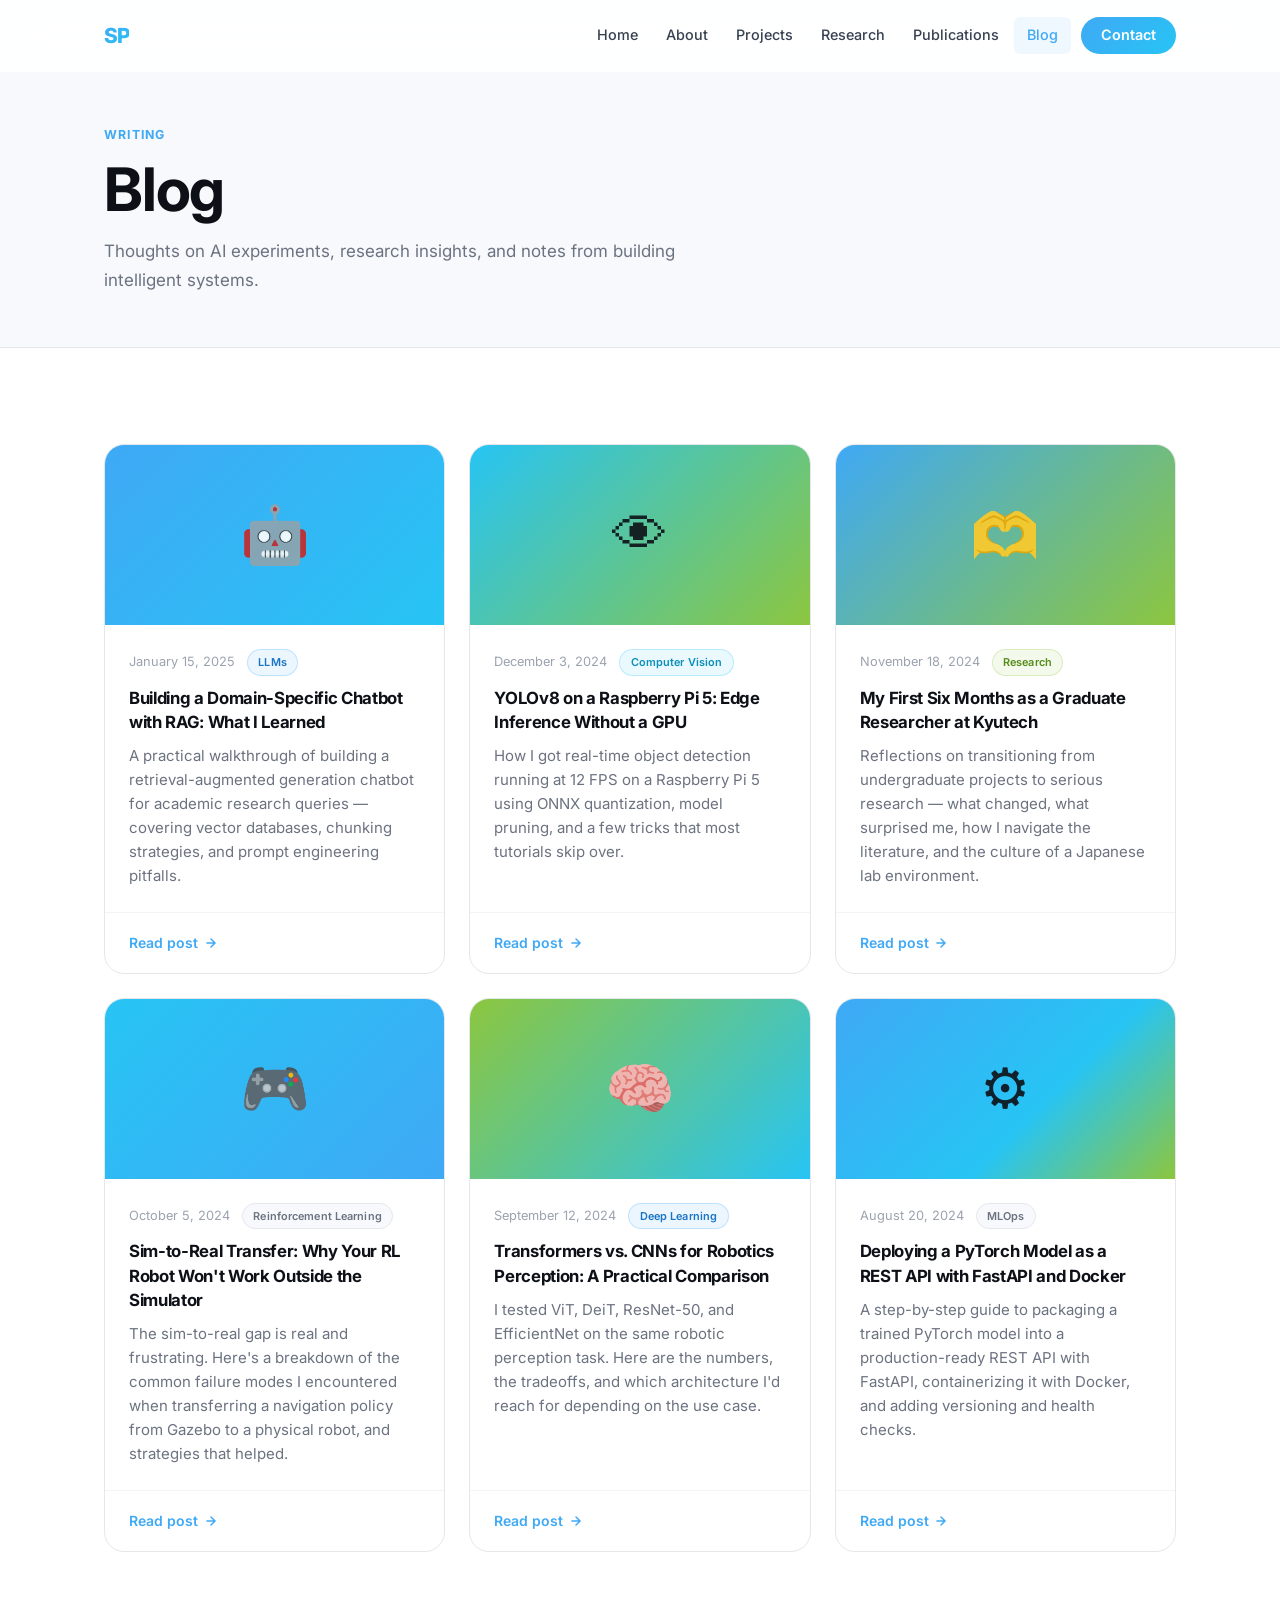
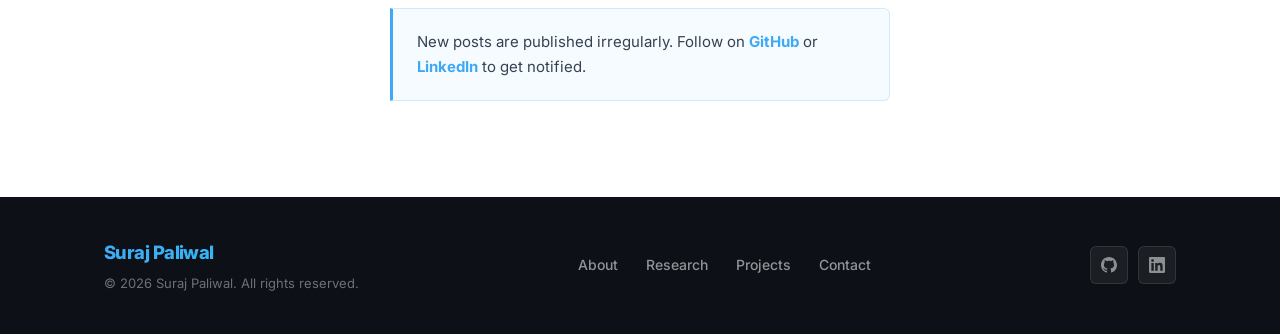
==== blog.html @ 33ca9af2 "Initial portfolio website" ====
<!DOCTYPE html>
<html lang="en">
<head>
  <meta charset="UTF-8">
  <meta name="viewport" content="width=device-width, initial-scale=1.0">
  <title>Blog — Suraj Paliwal</title>
  <meta name="description" content="Blog by Suraj Paliwal — AI experiments, research insights, and project development notes.">
  <link rel="preconnect" href="https://fonts.googleapis.com">
  <link rel="preconnect" href="https://fonts.gstatic.com" crossorigin>
  <link href="https://fonts.googleapis.com/css2?family=Inter:wght@300;400;500;600;700;800&display=swap" rel="stylesheet">
  <link rel="stylesheet" href="css/style.css">
</head>
<body>

<header class="nav" id="nav">
  <div class="container nav-container">
    <a href="index.html" class="nav-logo">SP</a>
    <nav role="navigation" aria-label="Main navigation">
      <ul class="nav-links" id="nav-links">
        <li><a href="index.html">Home</a></li>
        <li><a href="about.html">About</a></li>
        <li><a href="projects.html">Projects</a></li>
        <li><a href="research.html">Research</a></li>
        <li><a href="publications.html">Publications</a></li>
        <li><a href="blog.html">Blog</a></li>
        <li><a href="contact.html" class="nav-cta">Contact</a></li>
      </ul>
      <button class="hamburger" id="hamburger" aria-label="Toggle menu" aria-expanded="false">
        <span></span><span></span><span></span>
      </button>
    </nav>
  </div>
</header>

<main>
  <section class="page-hero">
    <div class="container">
      <span class="page-hero-label">Writing</span>
      <h1>Blog</h1>
      <p>Thoughts on AI experiments, research insights, and notes from building intelligent systems.</p>
    </div>
  </section>

  <section class="section">
    <div class="container">

      <div class="blog-grid">

        <!-- Post 1 -->
        <article class="blog-card fade-in delay-1">
          <div class="blog-card-cover" style="background: linear-gradient(135deg, #3FA9F5 0%, #27C4F4 100%);">
            <span class="blog-cover-icon">&#129302;</span>
          </div>
          <div class="blog-card-body">
            <div class="blog-meta">
              <span>January 15, 2025</span>
              <span class="tag tag-blue">LLMs</span>
            </div>
            <h3>Building a Domain-Specific Chatbot with RAG: What I Learned</h3>
            <p>A practical walkthrough of building a retrieval-augmented generation chatbot for academic research queries — covering vector databases, chunking strategies, and prompt engineering pitfalls.</p>
          </div>
          <div class="blog-card-footer">
            <a href="#" class="read-more">
              Read post
              <svg xmlns="http://www.w3.org/2000/svg" viewBox="0 0 24 24" fill="none" stroke="currentColor" stroke-width="2.5" stroke-linecap="round" stroke-linejoin="round"><path d="M5 12h14m-7-7 7 7-7 7"/></svg>
            </a>
          </div>
        </article>

        <!-- Post 2 -->
        <article class="blog-card fade-in delay-2">
          <div class="blog-card-cover" style="background: linear-gradient(135deg, #27C4F4 0%, #8CC63F 100%);">
            <span class="blog-cover-icon">&#128065;</span>
          </div>
          <div class="blog-card-body">
            <div class="blog-meta">
              <span>December 3, 2024</span>
              <span class="tag tag-cyan">Computer Vision</span>
            </div>
            <h3>YOLOv8 on a Raspberry Pi 5: Edge Inference Without a GPU</h3>
            <p>How I got real-time object detection running at 12 FPS on a Raspberry Pi 5 using ONNX quantization, model pruning, and a few tricks that most tutorials skip over.</p>
          </div>
          <div class="blog-card-footer">
            <a href="#" class="read-more">
              Read post
              <svg xmlns="http://www.w3.org/2000/svg" viewBox="0 0 24 24" fill="none" stroke="currentColor" stroke-width="2.5" stroke-linecap="round" stroke-linejoin="round"><path d="M5 12h14m-7-7 7 7-7 7"/></svg>
            </a>
          </div>
        </article>

        <!-- Post 3 -->
        <article class="blog-card fade-in delay-3">
          <div class="blog-card-cover" style="background: linear-gradient(135deg, #3FA9F5 0%, #8CC63F 100%);">
            <span class="blog-cover-icon">&#129782;</span>
          </div>
          <div class="blog-card-body">
            <div class="blog-meta">
              <span>November 18, 2024</span>
              <span class="tag tag-green">Research</span>
            </div>
            <h3>My First Six Months as a Graduate Researcher at Kyutech</h3>
            <p>Reflections on transitioning from undergraduate projects to serious research — what changed, what surprised me, how I navigate the literature, and the culture of a Japanese lab environment.</p>
          </div>
          <div class="blog-card-footer">
            <a href="#" class="read-more">
              Read post
              <svg xmlns="http://www.w3.org/2000/svg" viewBox="0 0 24 24" fill="none" stroke="currentColor" stroke-width="2.5" stroke-linecap="round" stroke-linejoin="round"><path d="M5 12h14m-7-7 7 7-7 7"/></svg>
            </a>
          </div>
        </article>

        <!-- Post 4 -->
        <article class="blog-card fade-in delay-1">
          <div class="blog-card-cover" style="background: linear-gradient(135deg, #27C4F4 0%, #3FA9F5 100%);">
            <span class="blog-cover-icon">&#127918;</span>
          </div>
          <div class="blog-card-body">
            <div class="blog-meta">
              <span>October 5, 2024</span>
              <span class="tag">Reinforcement Learning</span>
            </div>
            <h3>Sim-to-Real Transfer: Why Your RL Robot Won't Work Outside the Simulator</h3>
            <p>The sim-to-real gap is real and frustrating. Here's a breakdown of the common failure modes I encountered when transferring a navigation policy from Gazebo to a physical robot, and strategies that helped.</p>
          </div>
          <div class="blog-card-footer">
            <a href="#" class="read-more">
              Read post
              <svg xmlns="http://www.w3.org/2000/svg" viewBox="0 0 24 24" fill="none" stroke="currentColor" stroke-width="2.5" stroke-linecap="round" stroke-linejoin="round"><path d="M5 12h14m-7-7 7 7-7 7"/></svg>
            </a>
          </div>
        </article>

        <!-- Post 5 -->
        <article class="blog-card fade-in delay-2">
          <div class="blog-card-cover" style="background: linear-gradient(135deg, #8CC63F 0%, #27C4F4 100%);">
            <span class="blog-cover-icon">&#129504;</span>
          </div>
          <div class="blog-card-body">
            <div class="blog-meta">
              <span>September 12, 2024</span>
              <span class="tag tag-blue">Deep Learning</span>
            </div>
            <h3>Transformers vs. CNNs for Robotics Perception: A Practical Comparison</h3>
            <p>I tested ViT, DeiT, ResNet-50, and EfficientNet on the same robotic perception task. Here are the numbers, the tradeoffs, and which architecture I'd reach for depending on the use case.</p>
          </div>
          <div class="blog-card-footer">
            <a href="#" class="read-more">
              Read post
              <svg xmlns="http://www.w3.org/2000/svg" viewBox="0 0 24 24" fill="none" stroke="currentColor" stroke-width="2.5" stroke-linecap="round" stroke-linejoin="round"><path d="M5 12h14m-7-7 7 7-7 7"/></svg>
            </a>
          </div>
        </article>

        <!-- Post 6 -->
        <article class="blog-card fade-in delay-3">
          <div class="blog-card-cover" style="background: linear-gradient(135deg, #3FA9F5 0%, #27C4F4 60%, #8CC63F 100%);">
            <span class="blog-cover-icon">&#9881;</span>
          </div>
          <div class="blog-card-body">
            <div class="blog-meta">
              <span>August 20, 2024</span>
              <span class="tag">MLOps</span>
            </div>
            <h3>Deploying a PyTorch Model as a REST API with FastAPI and Docker</h3>
            <p>A step-by-step guide to packaging a trained PyTorch model into a production-ready REST API with FastAPI, containerizing it with Docker, and adding versioning and health checks.</p>
          </div>
          <div class="blog-card-footer">
            <a href="#" class="read-more">
              Read post
              <svg xmlns="http://www.w3.org/2000/svg" viewBox="0 0 24 24" fill="none" stroke="currentColor" stroke-width="2.5" stroke-linecap="round" stroke-linejoin="round"><path d="M5 12h14m-7-7 7 7-7 7"/></svg>
            </a>
          </div>
        </article>

      </div>

      <!-- Subscribe / RSS note -->
      <div class="fade-in" style="margin-top:3.5rem;text-align:center;">
        <div class="info-box" style="max-width:500px;margin-inline:auto;text-align:left;">
          New posts are published irregularly. Follow on
          <a href="https://github.com/surajpaliwal" target="_blank" rel="noopener" style="font-weight:700;">GitHub</a> or
          <a href="https://linkedin.com/in/surajpaliwal" target="_blank" rel="noopener" style="font-weight:700;">LinkedIn</a>
          to get notified.
        </div>
      </div>

    </div>
  </section>
</main>

<footer class="footer">
  <div class="container footer-inner">
    <div>
      <span class="footer-brand">Suraj Paliwal</span>
      <p>&copy; <span id="current-year">2025</span> Suraj Paliwal. All rights reserved.</p>
    </div>
    <div class="footer-links">
      <a href="about.html">About</a>
      <a href="research.html">Research</a>
      <a href="projects.html">Projects</a>
      <a href="contact.html">Contact</a>
    </div>
    <div class="footer-socials">
      <a href="https://github.com/surajpaliwal" target="_blank" rel="noopener" class="footer-social-btn" aria-label="GitHub">
        <svg xmlns="http://www.w3.org/2000/svg" viewBox="0 0 24 24" fill="currentColor"><path d="M12 0C5.374 0 0 5.373 0 12c0 5.302 3.438 9.8 8.207 11.387.599.111.793-.261.793-.577v-2.234c-3.338.726-4.033-1.416-4.033-1.416-.546-1.387-1.333-1.756-1.333-1.756-1.089-.745.083-.729.083-.729 1.205.084 1.839 1.237 1.839 1.237 1.07 1.834 2.807 1.304 3.492.997.107-.775.418-1.305.762-1.604-2.665-.305-5.467-1.334-5.467-5.931 0-1.311.469-2.381 1.236-3.221-.124-.303-.535-1.524.117-3.176 0 0 1.008-.322 3.301 1.23A11.509 11.509 0 0 1 12 5.803c1.02.005 2.047.138 3.006.404 2.291-1.552 3.297-1.23 3.297-1.23.653 1.653.242 2.874.118 3.176.77.84 1.235 1.911 1.235 3.221 0 4.609-2.807 5.624-5.479 5.921.43.372.823 1.102.823 2.222v3.293c0 .319.192.694.801.576C20.566 21.797 24 17.3 24 12c0-6.627-5.373-12-12-12z"/></svg>
      </a>
      <a href="https://linkedin.com/in/surajpaliwal" target="_blank" rel="noopener" class="footer-social-btn" aria-label="LinkedIn">
        <svg xmlns="http://www.w3.org/2000/svg" viewBox="0 0 24 24" fill="currentColor"><path d="M20.447 20.452h-3.554v-5.569c0-1.328-.027-3.037-1.852-3.037-1.853 0-2.136 1.445-2.136 2.939v5.667H9.351V9h3.414v1.561h.046c.477-.9 1.637-1.85 3.37-1.85 3.601 0 4.267 2.37 4.267 5.455v6.286zM5.337 7.433a2.062 2.062 0 0 1-2.063-2.065 2.064 2.064 0 1 1 2.063 2.065zm1.782 13.019H3.555V9h3.564v11.452zM22.225 0H1.771C.792 0 0 .774 0 1.729v20.542C0 23.227.792 24 1.771 24h20.451C23.2 24 24 23.227 24 22.271V1.729C24 .774 23.2 0 22.222 0h.003z"/></svg>
      </a>
    </div>
  </div>
</footer>

<script src="js/main.js"></script>
</body>
</html>
---- css/style.css ----
/* ============================================================
   Suraj Paliwal — Portfolio CSS
   AI Engineer & Graduate Researcher
   Kyushu Institute of Technology
   ============================================================ */

/* ============================================================
   1. Custom Properties
   ============================================================ */
:root {
  /* Kyutech Color Palette */
  --blue:   #3FA9F5;
  --cyan:   #27C4F4;
  --green:  #8CC63F;
  --red:    #8B1E1E;

  /* Gradients */
  --grad-primary: linear-gradient(135deg, #3FA9F5 0%, #27C4F4 100%);
  --grad-accent:  linear-gradient(135deg, #27C4F4 0%, #8CC63F 100%);
  --grad-full:    linear-gradient(135deg, #3FA9F5 0%, #27C4F4 55%, #8CC63F 100%);

  /* Typography */
  --font-sans: 'Inter', -apple-system, BlinkMacSystemFont, 'Segoe UI', Helvetica, Arial, sans-serif;
  --font-mono: 'JetBrains Mono', 'Fira Code', 'Courier New', monospace;

  /* Layout */
  --nav-h:    72px;
  --max-w:    1120px;
  --pad-sec:  96px;
  --pad-sec-s: 60px;

  /* Surface Colors */
  --bg:        #FFFFFF;
  --bg-subtle: #F7F9FC;
  --bg-card:   #FFFFFF;
  --bg-code:   #F1F5F9;

  /* Text Colors */
  --tx:       #0D1117;
  --tx-2:     #374151;
  --tx-muted: #6B7280;
  --tx-light: #9CA3AF;
  --tx-link:  #3FA9F5;

  /* Border */
  --border:   #E5E7EB;
  --border-l: #F3F4F6;

  /* Shadows */
  --shadow-xs: 0 1px 2px rgba(0,0,0,0.05);
  --shadow-sm: 0 1px 4px rgba(0,0,0,0.06), 0 2px 8px rgba(0,0,0,0.04);
  --shadow-md: 0 4px 16px rgba(0,0,0,0.08), 0 2px 6px rgba(0,0,0,0.04);
  --shadow-lg: 0 16px 48px rgba(0,0,0,0.10), 0 4px 16px rgba(0,0,0,0.06);

  /* Radius */
  --r-sm:   6px;
  --r-md:   12px;
  --r-lg:   20px;
  --r-full: 9999px;

  /* Transitions */
  --ease:      0.25s cubic-bezier(0.4, 0, 0.2, 1);
  --ease-slow: 0.4s  cubic-bezier(0.4, 0, 0.2, 1);
}

/* ============================================================
   2. Reset & Base
   ============================================================ */
*, *::before, *::after {
  box-sizing: border-box;
  margin: 0;
  padding: 0;
}

html {
  scroll-behavior: smooth;
  -webkit-text-size-adjust: 100%;
}

body {
  font-family: var(--font-sans);
  font-size: 1rem;
  line-height: 1.7;
  color: var(--tx);
  background: var(--bg);
  -webkit-font-smoothing: antialiased;
  -moz-osx-font-smoothing: grayscale;
  overflow-x: hidden;
}

body.menu-open { overflow: hidden; }

img, video { max-width: 100%; height: auto; display: block; }

a {
  color: var(--tx-link);
  text-decoration: none;
  transition: color var(--ease);
}
a:hover { color: var(--cyan); }

ul { list-style: none; }

/* ============================================================
   3. Typography
   ============================================================ */
h1, h2, h3, h4, h5, h6 {
  font-weight: 700;
  line-height: 1.2;
  color: var(--tx);
  letter-spacing: -0.02em;
}

h1 { font-size: clamp(2.25rem, 5vw, 3.75rem); }
h2 { font-size: clamp(1.75rem, 3vw, 2.25rem); }
h3 { font-size: clamp(1.15rem, 2vw, 1.4rem); }
h4 { font-size: 1.05rem; }

p { color: var(--tx-2); max-width: 68ch; }
p + p { margin-top: 1em; }

code, pre {
  font-family: var(--font-mono);
  font-size: 0.875em;
  background: var(--bg-code);
  border-radius: var(--r-sm);
}
code { padding: 0.15em 0.4em; }
pre { padding: 1.25rem; overflow-x: auto; border: 1px solid var(--border); }

/* ============================================================
   4. Layout
   ============================================================ */
.container {
  width: 100%;
  max-width: var(--max-w);
  margin-inline: auto;
  padding-inline: 24px;
}

.section {
  padding-block: var(--pad-sec);
}

.section-alt {
  background: var(--bg-subtle);
}

/* Section Header */
.section-header {
  margin-bottom: 3rem;
}

.section-label {
  display: inline-block;
  font-size: 0.75rem;
  font-weight: 700;
  text-transform: uppercase;
  letter-spacing: 0.1em;
  color: var(--blue);
  margin-bottom: 0.5rem;
}

.section-header h2 {
  position: relative;
  display: inline-block;
  padding-bottom: 0.6rem;
}

.section-header h2::after {
  content: '';
  position: absolute;
  left: 0;
  bottom: 0;
  width: 100%;
  height: 3px;
  background: var(--grad-primary);
  border-radius: var(--r-full);
}

.section-header--center { text-align: center; }
.section-header--center h2::after {
  left: 50%;
  transform: translateX(-50%);
  width: 56px;
}

.section-header p {
  margin-top: 0.75rem;
  color: var(--tx-muted);
  font-size: 1.0625rem;
}

/* View All Link */
.view-all {
  display: inline-flex;
  align-items: center;
  gap: 0.4rem;
  font-size: 0.9375rem;
  font-weight: 600;
  color: var(--blue);
  margin-top: 2.5rem;
  transition: gap var(--ease), color var(--ease);
}
.view-all:hover { gap: 0.7rem; color: var(--cyan); }
.view-all svg { width: 16px; height: 16px; }

/* ============================================================
   5. Navigation
   ============================================================ */
.nav {
  position: fixed;
  top: 0;
  left: 0;
  right: 0;
  z-index: 1000;
  height: var(--nav-h);
  background: rgba(255,255,255,0.88);
  backdrop-filter: blur(20px);
  -webkit-backdrop-filter: blur(20px);
  border-bottom: 1px solid transparent;
  transition: border-color var(--ease), box-shadow var(--ease);
}

.nav.scrolled {
  border-bottom-color: var(--border);
  box-shadow: var(--shadow-sm);
}

.nav-container {
  display: flex;
  align-items: center;
  justify-content: space-between;
  height: 100%;
}

.nav-logo {
  font-weight: 800;
  font-size: 1.3rem;
  letter-spacing: -0.04em;
  background: var(--grad-primary);
  -webkit-background-clip: text;
  -webkit-text-fill-color: transparent;
  background-clip: text;
}

.nav-right {
  display: flex;
  align-items: center;
  gap: 0.25rem;
}

.nav-links {
  display: flex;
  align-items: center;
  gap: 0.15rem;
}

.nav-links a {
  display: block;
  padding: 0.4rem 0.8rem;
  font-size: 0.9rem;
  font-weight: 500;
  color: var(--tx-2);
  border-radius: var(--r-sm);
  transition: color var(--ease), background var(--ease);
}

.nav-links a:hover,
.nav-links a.active {
  color: var(--blue);
  background: rgba(63,169,245,0.08);
}

.nav-cta {
  background: var(--grad-primary) !important;
  color: white !important;
  border-radius: var(--r-full) !important;
  padding: 0.4rem 1.25rem !important;
  font-weight: 600 !important;
  margin-left: 0.5rem;
  transition: opacity var(--ease), transform var(--ease) !important;
}
.nav-cta:hover {
  opacity: 0.9 !important;
  transform: translateY(-1px) !important;
  color: white !important;
}

/* Hamburger */
.hamburger {
  display: none;
  flex-direction: column;
  gap: 5px;
  background: none;
  border: none;
  cursor: pointer;
  padding: 8px;
  border-radius: var(--r-sm);
  transition: background var(--ease);
}
.hamburger:hover { background: var(--bg-subtle); }
.hamburger span {
  display: block;
  width: 22px;
  height: 2px;
  background: var(--tx);
  border-radius: 2px;
  transition: transform var(--ease), opacity var(--ease);
}
.hamburger.active span:nth-child(1) { transform: translateY(7px) rotate(45deg); }
.hamburger.active span:nth-child(2) { opacity: 0; transform: scaleX(0); }
.hamburger.active span:nth-child(3) { transform: translateY(-7px) rotate(-45deg); }

/* ============================================================
   6. Buttons
   ============================================================ */
.btn {
  display: inline-flex;
  align-items: center;
  gap: 0.5rem;
  padding: 0.65rem 1.5rem;
  font-family: var(--font-sans);
  font-size: 0.9375rem;
  font-weight: 600;
  border-radius: var(--r-full);
  border: 2px solid transparent;
  cursor: pointer;
  transition: transform var(--ease), opacity var(--ease), box-shadow var(--ease), background var(--ease);
  text-decoration: none;
  white-space: nowrap;
  line-height: 1.2;
}
.btn:hover { transform: translateY(-2px); text-decoration: none; }
.btn svg { width: 16px; height: 16px; flex-shrink: 0; }

.btn-primary {
  background: var(--grad-primary);
  color: white;
  box-shadow: 0 4px 20px rgba(63,169,245,0.3);
}
.btn-primary:hover { color: white; box-shadow: 0 8px 28px rgba(63,169,245,0.4); }

.btn-outline {
  background: transparent;
  border-color: var(--border);
  color: var(--tx-2);
}
.btn-outline:hover { border-color: var(--blue); color: var(--blue); }

.btn-ghost {
  background: transparent;
  color: var(--tx-muted);
}
.btn-ghost:hover { color: var(--tx); background: var(--bg-subtle); }

.btn-sm { padding: 0.4rem 1rem; font-size: 0.875rem; }

/* ============================================================
   7. Hero Section
   ============================================================ */
.hero {
  padding-top: calc(var(--nav-h) + 72px);
  padding-bottom: 100px;
  background: var(--bg);
  position: relative;
  overflow: hidden;
  min-height: 100vh;
  display: flex;
  align-items: center;
}

/* Decorative background blobs */
.hero::before {
  content: '';
  position: absolute;
  top: -20%;
  right: -5%;
  width: 700px;
  height: 700px;
  background: radial-gradient(circle, rgba(63,169,245,0.07) 0%, transparent 65%);
  pointer-events: none;
}
.hero::after {
  content: '';
  position: absolute;
  bottom: -10%;
  left: -5%;
  width: 500px;
  height: 500px;
  background: radial-gradient(circle, rgba(140,198,63,0.06) 0%, transparent 65%);
  pointer-events: none;
}

.hero-inner {
  display: grid;
  grid-template-columns: 1fr 360px;
  gap: 4rem;
  align-items: center;
  position: relative;
  z-index: 1;
  width: 100%;
}

.hero-badge {
  display: inline-flex;
  align-items: center;
  gap: 0.5rem;
  padding: 0.375rem 1rem;
  background: rgba(63,169,245,0.08);
  border: 1px solid rgba(63,169,245,0.2);
  border-radius: var(--r-full);
  font-size: 0.8rem;
  font-weight: 600;
  color: var(--blue);
  margin-bottom: 1.25rem;
  letter-spacing: 0.01em;
}
.hero-badge-dot {
  width: 7px;
  height: 7px;
  background: var(--green);
  border-radius: 50%;
  animation: blink 2.5s ease-in-out infinite;
}

.hero-name {
  font-size: clamp(2.8rem, 6vw, 4.5rem);
  font-weight: 800;
  letter-spacing: -0.04em;
  line-height: 1.08;
  background: var(--grad-primary);
  -webkit-background-clip: text;
  -webkit-text-fill-color: transparent;
  background-clip: text;
  margin-bottom: 0.5rem;
}

.hero-title {
  font-size: clamp(1.05rem, 2vw, 1.3rem);
  font-weight: 500;
  color: var(--tx-muted);
  margin-bottom: 1.5rem;
  letter-spacing: -0.01em;
}

.hero-title span {
  color: var(--tx-2);
  font-weight: 600;
}

.hero-bio {
  font-size: 1.0625rem;
  color: var(--tx-2);
  line-height: 1.8;
  max-width: 520px;
  margin-bottom: 2.5rem;
}

.hero-actions {
  display: flex;
  flex-wrap: wrap;
  gap: 0.75rem;
  margin-bottom: 2.5rem;
}

.hero-socials {
  display: flex;
  gap: 0.625rem;
}

.social-btn {
  display: inline-flex;
  align-items: center;
  justify-content: center;
  width: 42px;
  height: 42px;
  border-radius: var(--r-md);
  background: var(--bg-subtle);
  border: 1px solid var(--border);
  color: var(--tx-muted);
  transition: all var(--ease);
}
.social-btn:hover {
  background: var(--blue);
  border-color: var(--blue);
  color: white;
  transform: translateY(-3px);
  box-shadow: 0 8px 24px rgba(63,169,245,0.3);
}
.social-btn svg { width: 18px; height: 18px; }

/* Hero Visual */
.hero-visual {
  display: flex;
  align-items: center;
  justify-content: center;
  position: relative;
}

.avatar-outer {
  position: relative;
  width: 300px;
  height: 300px;
}

.avatar-ring {
  position: absolute;
  inset: -14px;
  border-radius: 50%;
  border: 2px solid rgba(63,169,245,0.35);
  animation: spin 14s linear infinite;
}
.avatar-ring::before {
  content: '';
  position: absolute;
  width: 10px;
  height: 10px;
  background: var(--blue);
  border-radius: 50%;
  top: -5px;
  left: 50%;
  transform: translateX(-50%);
  box-shadow: 0 0 12px rgba(63,169,245,0.6);
}
.avatar-ring-2 {
  inset: -28px;
  border-color: rgba(140,198,63,0.2);
  animation: spin 22s linear infinite reverse;
}
.avatar-ring-2::before {
  background: var(--green);
  box-shadow: 0 0 12px rgba(140,198,63,0.5);
}

.avatar-circle {
  width: 100%;
  height: 100%;
  border-radius: 50%;
  background: var(--grad-primary);
  display: flex;
  align-items: center;
  justify-content: center;
  font-size: 5.5rem;
  font-weight: 800;
  color: white;
  letter-spacing: -0.05em;
  overflow: hidden;
  position: relative;
  z-index: 1;
  box-shadow: var(--shadow-lg), 0 0 0 6px rgba(63,169,245,0.12);
}
.avatar-circle img {
  width: 100%;
  height: 100%;
  object-fit: cover;
  border-radius: 50%;
}

/* Background glow behind avatar */
.hero-glow {
  position: absolute;
  border-radius: 50%;
  filter: blur(50px);
  z-index: 0;
}
.hero-glow-1 {
  width: 360px;
  height: 360px;
  background: rgba(63,169,245,0.12);
  top: -30px;
  left: -30px;
}
.hero-glow-2 {
  width: 240px;
  height: 240px;
  background: rgba(140,198,63,0.1);
  bottom: -20px;
  right: -20px;
}

/* ============================================================
   8. Tags / Badges
   ============================================================ */
.tag {
  display: inline-flex;
  align-items: center;
  padding: 0.2rem 0.65rem;
  font-size: 0.73rem;
  font-weight: 600;
  border-radius: var(--r-full);
  border: 1px solid var(--border);
  background: var(--bg-subtle);
  color: var(--tx-muted);
  white-space: nowrap;
  letter-spacing: 0.01em;
}
.tag-blue  { background: rgba(63,169,245,0.1);  border-color: rgba(63,169,245,0.25);  color: #1a74c4; }
.tag-green { background: rgba(140,198,63,0.1);  border-color: rgba(140,198,63,0.25);  color: #558c1a; }
.tag-cyan  { background: rgba(39,196,244,0.1);  border-color: rgba(39,196,244,0.25);  color: #0b8eb8; }
.tag-gray  { background: var(--bg-subtle);      border-color: var(--border);          color: var(--tx-muted); }

.tags { display: flex; flex-wrap: wrap; gap: 0.375rem; }

/* ============================================================
   9. Project Cards
   ============================================================ */
.projects-grid {
  display: grid;
  grid-template-columns: repeat(auto-fill, minmax(300px, 1fr));
  gap: 1.5rem;
}

.project-card {
  background: var(--bg-card);
  border-radius: var(--r-lg);
  border: 1px solid var(--border);
  padding: 1.75rem;
  transition: transform var(--ease), box-shadow var(--ease), border-color var(--ease);
  display: flex;
  flex-direction: column;
  gap: 0.875rem;
  position: relative;
  overflow: hidden;
}

.project-card::before {
  content: '';
  position: absolute;
  top: 0; left: 0; right: 0;
  height: 3px;
  background: var(--grad-primary);
  opacity: 0;
  transition: opacity var(--ease);
}

.project-card:hover {
  transform: translateY(-5px);
  box-shadow: var(--shadow-lg);
  border-color: rgba(63,169,245,0.2);
}
.project-card:hover::before { opacity: 1; }

.project-icon {
  width: 50px;
  height: 50px;
  border-radius: var(--r-md);
  background: var(--grad-primary);
  display: flex;
  align-items: center;
  justify-content: center;
  font-size: 1.5rem;
  flex-shrink: 0;
}

.project-card h3 {
  font-size: 1.1rem;
  font-weight: 700;
  color: var(--tx);
}

.project-card > p {
  font-size: 0.9375rem;
  color: var(--tx-muted);
  line-height: 1.65;
  flex-grow: 1;
  max-width: none;
}

.project-links {
  display: flex;
  gap: 0.75rem;
  margin-top: auto;
  padding-top: 1.125rem;
  border-top: 1px solid var(--border-l);
}

.project-link {
  font-size: 0.875rem;
  font-weight: 600;
  color: var(--tx-muted);
  display: inline-flex;
  align-items: center;
  gap: 0.3rem;
  transition: color var(--ease);
}
.project-link:hover { color: var(--blue); }
.project-link svg { width: 14px; height: 14px; }

/* ============================================================
   10. Research Interests Grid
   ============================================================ */
.interests-grid {
  display: grid;
  grid-template-columns: repeat(auto-fill, minmax(180px, 1fr));
  gap: 1rem;
}

.interest-card {
  background: var(--bg-card);
  border: 1px solid var(--border);
  border-radius: var(--r-md);
  padding: 1.25rem 1rem;
  text-align: center;
  transition: all var(--ease);
}
.interest-card:hover {
  border-color: var(--blue);
  transform: translateY(-3px);
  box-shadow: var(--shadow-sm);
}
.interest-icon { font-size: 2rem; display: block; margin-bottom: 0.5rem; }
.interest-card h4 { font-size: 0.9rem; font-weight: 600; color: var(--tx); }

/* Timeline */
.timeline {
  position: relative;
  padding-left: 2rem;
}
.timeline::before {
  content: '';
  position: absolute;
  left: 0; top: 10px; bottom: 0;
  width: 2px;
  background: var(--grad-primary);
  border-radius: var(--r-full);
}

.timeline-item {
  position: relative;
  padding-bottom: 2.5rem;
}
.timeline-item:last-child { padding-bottom: 0; }

.timeline-item::before {
  content: '';
  position: absolute;
  left: -2.45rem;
  top: 8px;
  width: 13px;
  height: 13px;
  border-radius: 50%;
  background: var(--grad-primary);
  border: 3px solid var(--bg);
  box-shadow: 0 0 0 2px var(--blue);
}

.timeline-date {
  font-size: 0.775rem;
  font-weight: 700;
  color: var(--blue);
  text-transform: uppercase;
  letter-spacing: 0.06em;
  margin-bottom: 0.3rem;
}
.timeline-title {
  font-size: 1.0625rem;
  font-weight: 700;
  color: var(--tx);
  margin-bottom: 0.3rem;
}
.timeline-sub {
  font-size: 0.875rem;
  font-weight: 600;
  color: var(--tx-muted);
  margin-bottom: 0.5rem;
}
.timeline-body {
  font-size: 0.9375rem;
  color: var(--tx-muted);
  max-width: none;
}

/* ============================================================
   11. Publications
   ============================================================ */
.pub-list {
  display: flex;
  flex-direction: column;
  gap: 1.25rem;
}

.pub-item {
  padding: 1.5rem;
  background: var(--bg-card);
  border: 1px solid var(--border);
  border-radius: var(--r-md);
  transition: box-shadow var(--ease), border-color var(--ease);
}
.pub-item:hover {
  box-shadow: var(--shadow-sm);
  border-color: rgba(63,169,245,0.25);
}

.pub-badge {
  display: inline-flex;
  padding: 0.15rem 0.6rem;
  font-size: 0.65rem;
  font-weight: 800;
  text-transform: uppercase;
  letter-spacing: 0.08em;
  border-radius: var(--r-full);
  margin-bottom: 0.625rem;
}
.pub-badge-conf     { background: rgba(63,169,245,0.1);  color: #1a74c4; }
.pub-badge-journal  { background: rgba(140,198,63,0.1);  color: #558c1a; }
.pub-badge-workshop { background: rgba(39,196,244,0.1);  color: #0b8eb8; }
.pub-badge-preprint { background: rgba(139,30,30,0.08);  color: #8B1E1E; }

.pub-title {
  font-size: 1.05rem;
  font-weight: 700;
  color: var(--tx);
  line-height: 1.45;
  margin-bottom: 0.35rem;
}

.pub-authors {
  font-size: 0.9rem;
  color: var(--tx-muted);
  margin-bottom: 0.25rem;
}
.pub-authors strong { color: var(--tx-2); font-weight: 600; }

.pub-venue {
  font-size: 0.875rem;
  color: var(--tx-light);
  font-style: italic;
  margin-bottom: 0.875rem;
}

.pub-links {
  display: flex;
  gap: 0.5rem;
  flex-wrap: wrap;
}

.pub-link {
  font-size: 0.8rem;
  font-weight: 600;
  padding: 0.25rem 0.75rem;
  border-radius: var(--r-full);
  border: 1px solid var(--border);
  color: var(--tx-muted);
  transition: all var(--ease);
  display: inline-flex;
  align-items: center;
  gap: 0.3rem;
}
.pub-link:hover {
  border-color: var(--blue);
  color: var(--blue);
  background: rgba(63,169,245,0.05);
}
.pub-link svg { width: 12px; height: 12px; }

/* ============================================================
   12. Blog Cards
   ============================================================ */
.blog-grid {
  display: grid;
  grid-template-columns: repeat(auto-fill, minmax(300px, 1fr));
  gap: 1.5rem;
}

.blog-card {
  background: var(--bg-card);
  border: 1px solid var(--border);
  border-radius: var(--r-lg);
  overflow: hidden;
  transition: transform var(--ease), box-shadow var(--ease);
  display: flex;
  flex-direction: column;
}
.blog-card:hover {
  transform: translateY(-5px);
  box-shadow: var(--shadow-lg);
}

.blog-card-cover {
  height: 180px;
  background: var(--grad-primary);
  position: relative;
  overflow: hidden;
  display: flex;
  align-items: center;
  justify-content: center;
}
.blog-cover-icon { font-size: 3.5rem; opacity: 0.9; }

.blog-card-body {
  padding: 1.5rem;
  display: flex;
  flex-direction: column;
  gap: 0.625rem;
  flex-grow: 1;
}

.blog-meta {
  display: flex;
  align-items: center;
  gap: 0.75rem;
  font-size: 0.8rem;
  color: var(--tx-light);
}

.blog-meta .tag { font-size: 0.68rem; }

.blog-card h3 {
  font-size: 1.05rem;
  font-weight: 700;
  color: var(--tx);
  line-height: 1.45;
}

.blog-card p {
  font-size: 0.9375rem;
  color: var(--tx-muted);
  flex-grow: 1;
  max-width: none;
  line-height: 1.6;
}

.blog-card-footer {
  padding: 1rem 1.5rem;
  border-top: 1px solid var(--border-l);
}

.read-more {
  font-size: 0.875rem;
  font-weight: 600;
  color: var(--blue);
  display: inline-flex;
  align-items: center;
  gap: 0.35rem;
  transition: gap var(--ease), color var(--ease);
}
.read-more:hover { gap: 0.65rem; color: var(--cyan); }
.read-more svg { width: 14px; height: 14px; }

/* ============================================================
   13. Contact Page
   ============================================================ */
.contact-layout {
  display: grid;
  grid-template-columns: 1fr 1fr;
  gap: 4rem;
  align-items: start;
}

.contact-info-stack {
  display: flex;
  flex-direction: column;
  gap: 0.875rem;
}

.contact-row {
  display: flex;
  align-items: center;
  gap: 1rem;
  padding: 1.125rem 1.25rem;
  background: var(--bg-subtle);
  border: 1px solid var(--border);
  border-radius: var(--r-md);
  transition: all var(--ease);
}
.contact-row:hover {
  border-color: var(--blue);
  background: rgba(63,169,245,0.03);
  transform: translateX(4px);
}

.contact-row-icon {
  width: 42px;
  height: 42px;
  border-radius: var(--r-sm);
  background: var(--grad-primary);
  display: flex;
  align-items: center;
  justify-content: center;
  flex-shrink: 0;
}
.contact-row-icon svg { width: 18px; height: 18px; color: white; }

.contact-row-label {
  font-size: 0.72rem;
  font-weight: 700;
  text-transform: uppercase;
  letter-spacing: 0.06em;
  color: var(--tx-light);
  display: block;
  margin-bottom: 0.15rem;
}
.contact-row-value {
  font-size: 0.9375rem;
  font-weight: 600;
  color: var(--tx);
}
.contact-row-value a {
  color: inherit;
  transition: color var(--ease);
}
.contact-row-value a:hover { color: var(--blue); }

/* Contact Form */
.contact-form {
  display: flex;
  flex-direction: column;
  gap: 1rem;
}

.form-group {
  display: flex;
  flex-direction: column;
  gap: 0.375rem;
}

.form-group label {
  font-size: 0.875rem;
  font-weight: 600;
  color: var(--tx-2);
}

.form-group input,
.form-group textarea,
.form-group select {
  width: 100%;
  padding: 0.75rem 1rem;
  font-family: var(--font-sans);
  font-size: 0.9375rem;
  color: var(--tx);
  background: var(--bg);
  border: 1.5px solid var(--border);
  border-radius: var(--r-md);
  transition: border-color var(--ease), box-shadow var(--ease);
  outline: none;
  appearance: none;
}

.form-group input:focus,
.form-group textarea:focus,
.form-group select:focus {
  border-color: var(--blue);
  box-shadow: 0 0 0 3px rgba(63,169,245,0.14);
}

.form-group textarea {
  min-height: 140px;
  resize: vertical;
}

/* ============================================================
   14. About Page
   ============================================================ */
.about-layout {
  display: grid;
  grid-template-columns: 280px 1fr;
  gap: 4rem;
  align-items: start;
}

.about-sidebar {
  position: sticky;
  top: calc(var(--nav-h) + 2rem);
}

.about-avatar-box {
  width: 100%;
  aspect-ratio: 1;
  border-radius: var(--r-lg);
  background: var(--grad-primary);
  display: flex;
  align-items: center;
  justify-content: center;
  font-size: 5rem;
  font-weight: 800;
  color: white;
  margin-bottom: 1.5rem;
  box-shadow: var(--shadow-md);
  overflow: hidden;
}
.about-avatar-box img {
  width: 100%; height: 100%; object-fit: cover;
}

.about-info-list {
  display: flex;
  flex-direction: column;
  gap: 0.625rem;
}

.about-info-row {
  display: flex;
  align-items: flex-start;
  gap: 0.5rem;
  font-size: 0.875rem;
  color: var(--tx-muted);
}
.about-info-row svg { width: 15px; height: 15px; color: var(--blue); flex-shrink: 0; margin-top: 2px; }
.about-info-row strong { color: var(--tx-2); font-weight: 600; }

/* Skill Bars */
.skills-list {
  display: flex;
  flex-direction: column;
  gap: 0.875rem;
  margin-top: 0.5rem;
}

.skill-row {
  display: flex;
  flex-direction: column;
  gap: 0.3rem;
}

.skill-label-row {
  display: flex;
  justify-content: space-between;
  font-size: 0.875rem;
  font-weight: 500;
  color: var(--tx-2);
}

.skill-bar {
  height: 5px;
  background: var(--border);
  border-radius: var(--r-full);
  overflow: hidden;
}

.skill-fill {
  height: 100%;
  background: var(--grad-primary);
  border-radius: var(--r-full);
  transform-origin: left;
  transform: scaleX(0);
  transition: transform 0.9s cubic-bezier(0.34, 1.56, 0.64, 1) 0.1s;
}
.skill-fill.animated { transform: scaleX(1); }

/* ============================================================
   15. Page Hero (inner pages)
   ============================================================ */
.page-hero {
  background: var(--bg-subtle);
  padding-top: calc(var(--nav-h) + 52px);
  padding-bottom: 52px;
  border-bottom: 1px solid var(--border);
}

.page-hero-label {
  font-size: 0.775rem;
  font-weight: 700;
  text-transform: uppercase;
  letter-spacing: 0.1em;
  color: var(--blue);
  margin-bottom: 0.5rem;
  display: block;
}

.page-hero h1 {
  margin-bottom: 0.75rem;
}

.page-hero p {
  font-size: 1.0625rem;
  color: var(--tx-muted);
  max-width: 58ch;
}

/* ============================================================
   16. Project Detail Pages
   ============================================================ */
.back-link {
  display: inline-flex;
  align-items: center;
  gap: 0.4rem;
  font-size: 0.875rem;
  font-weight: 600;
  color: var(--tx-muted);
  margin-bottom: 1.5rem;
  transition: color var(--ease), gap var(--ease);
}
.back-link:hover { color: var(--blue); gap: 0.6rem; }
.back-link svg { width: 14px; height: 14px; }

.project-detail-hero {
  background: var(--bg-subtle);
  padding-top: calc(var(--nav-h) + 52px);
  padding-bottom: 52px;
  border-bottom: 1px solid var(--border);
}

.project-meta-row {
  display: flex;
  flex-wrap: wrap;
  gap: 1.25rem;
  margin-top: 1.75rem;
  padding-top: 1.75rem;
  border-top: 1px solid var(--border);
}

.project-meta-item {
  display: flex;
  align-items: center;
  gap: 0.4rem;
  font-size: 0.875rem;
  color: var(--tx-muted);
}
.project-meta-item svg { width: 15px; height: 15px; color: var(--blue); }

.project-content {
  max-width: 820px;
}
.project-content h2 {
  margin-top: 3rem;
  margin-bottom: 1rem;
  font-size: 1.5rem;
}
.project-content h3 {
  margin-top: 2rem;
  margin-bottom: 0.75rem;
}
.project-content p { max-width: none; margin-bottom: 1rem; }
.project-content ul, .project-content ol {
  padding-left: 1.5rem;
  color: var(--tx-2);
  margin-bottom: 1rem;
}
.project-content ul { list-style: disc; }
.project-content ol { list-style: decimal; }
.project-content li { margin-bottom: 0.4rem; }

.feature-grid {
  display: grid;
  grid-template-columns: repeat(auto-fill, minmax(240px, 1fr));
  gap: 1rem;
  margin: 1.5rem 0;
}

.feature-card {
  padding: 1.25rem;
  background: var(--bg-subtle);
  border: 1px solid var(--border);
  border-radius: var(--r-md);
  transition: border-color var(--ease);
}
.feature-card:hover { border-color: var(--blue); }
.feature-emoji { font-size: 1.5rem; display: block; margin-bottom: 0.5rem; }
.feature-card h4 { font-size: 0.9375rem; margin-bottom: 0.3rem; }
.feature-card p { font-size: 0.875rem; color: var(--tx-muted); max-width: none; }

/* ============================================================
   17. CTA Banner
   ============================================================ */
.cta-banner {
  background: var(--grad-primary);
  border-radius: var(--r-lg);
  padding: 3.5rem 3rem;
  text-align: center;
}
.cta-banner h2 { color: white; margin-bottom: 0.75rem; }
.cta-banner p  { color: rgba(255,255,255,0.88); margin-bottom: 1.75rem; margin-inline: auto; }
.cta-banner .btn {
  background: white;
  color: var(--blue);
  font-weight: 700;
}
.cta-banner .btn:hover { background: rgba(255,255,255,0.92); }
.cta-banner .btn-outline-white {
  border-color: rgba(255,255,255,0.4);
  color: white;
  background: transparent;
}
.cta-banner .btn-outline-white:hover {
  background: rgba(255,255,255,0.12);
  border-color: white;
  transform: translateY(-2px);
}

/* ============================================================
   18. Lab Card
   ============================================================ */
.lab-card {
  background: var(--bg-subtle);
  border: 1px solid var(--border);
  border-radius: var(--r-lg);
  padding: 2rem;
  display: grid;
  grid-template-columns: auto 1fr;
  gap: 1.5rem;
  align-items: start;
}

.lab-icon {
  width: 68px;
  height: 68px;
  border-radius: var(--r-md);
  background: var(--grad-primary);
  display: flex;
  align-items: center;
  justify-content: center;
  font-size: 2rem;
  flex-shrink: 0;
}

.lab-info h3 { margin-bottom: 0.25rem; font-size: 1.125rem; }
.lab-info p  { font-size: 0.9375rem; color: var(--tx-muted); max-width: none; margin-bottom: 0.75rem; }

/* ============================================================
   19. Footer
   ============================================================ */
.footer {
  background: #0D1117;
  padding-block: 2.5rem;
}

.footer-inner {
  display: flex;
  align-items: center;
  justify-content: space-between;
  flex-wrap: wrap;
  gap: 1.5rem;
}

.footer-brand {
  font-weight: 800;
  font-size: 1.15rem;
  letter-spacing: -0.03em;
  background: var(--grad-primary);
  -webkit-background-clip: text;
  -webkit-text-fill-color: transparent;
  background-clip: text;
  display: block;
  margin-bottom: 0.25rem;
}

.footer p {
  font-size: 0.8125rem;
  color: rgba(255,255,255,0.4);
  max-width: none;
}

.footer-links {
  display: flex;
  gap: 1.75rem;
}
.footer-links a {
  font-size: 0.875rem;
  color: rgba(255,255,255,0.55);
  transition: color var(--ease);
  font-weight: 500;
}
.footer-links a:hover { color: white; }

.footer-socials {
  display: flex;
  gap: 0.625rem;
}
.footer-social-btn {
  width: 38px;
  height: 38px;
  border-radius: var(--r-sm);
  background: rgba(255,255,255,0.06);
  border: 1px solid rgba(255,255,255,0.1);
  display: flex;
  align-items: center;
  justify-content: center;
  color: rgba(255,255,255,0.5);
  transition: all var(--ease);
}
.footer-social-btn:hover {
  background: var(--blue);
  border-color: var(--blue);
  color: white;
  transform: translateY(-2px);
}
.footer-social-btn svg { width: 16px; height: 16px; }

/* ============================================================
   20. Animations & Utilities
   ============================================================ */
.fade-in {
  opacity: 0;
  transform: translateY(24px);
  transition: opacity 0.65s ease, transform 0.65s ease;
}
.fade-in.visible {
  opacity: 1;
  transform: none;
}
.delay-1 { transition-delay: 0.1s; }
.delay-2 { transition-delay: 0.2s; }
.delay-3 { transition-delay: 0.3s; }
.delay-4 { transition-delay: 0.4s; }
.delay-5 { transition-delay: 0.5s; }

.text-gradient {
  background: var(--grad-primary);
  -webkit-background-clip: text;
  -webkit-text-fill-color: transparent;
  background-clip: text;
}

.text-muted { color: var(--tx-muted); }

.divider {
  height: 1px;
  background: var(--border);
  margin-block: 3rem;
}

.info-box {
  padding: 1.25rem 1.5rem;
  background: rgba(63,169,245,0.05);
  border: 1px solid rgba(63,169,245,0.2);
  border-left: 3px solid var(--blue);
  border-radius: 0 var(--r-sm) var(--r-sm) 0;
  font-size: 0.9375rem;
  color: var(--tx-2);
}

@keyframes blink {
  0%, 100% { opacity: 1; }
  50%       { opacity: 0.3; }
}

@keyframes spin {
  from { transform: rotate(0deg); }
  to   { transform: rotate(360deg); }
}

@keyframes float {
  0%, 100% { transform: translateY(0); }
  50%       { transform: translateY(-12px); }
}

/* ============================================================
   21. Responsive
   ============================================================ */
@media (max-width: 1024px) {
  .hero-inner {
    grid-template-columns: 1fr;
    text-align: center;
  }
  .hero-bio  { margin-inline: auto; }
  .hero-actions { justify-content: center; }
  .hero-socials { justify-content: center; }
  .hero-visual  { display: none; }

  .about-layout {
    grid-template-columns: 1fr;
  }
  .about-sidebar {
    position: static;
    max-width: 260px;
    margin-inline: auto;
  }

  .contact-layout {
    grid-template-columns: 1fr;
  }

  .lab-card {
    grid-template-columns: 1fr;
    text-align: center;
  }
  .lab-icon { margin-inline: auto; }
}

@media (max-width: 768px) {
  :root {
    --pad-sec: var(--pad-sec-s);
  }

  .hamburger { display: flex; }

  .nav-links {
    position: fixed;
    top: var(--nav-h);
    left: 0; right: 0; bottom: 0;
    background: rgba(255,255,255,0.97);
    backdrop-filter: blur(20px);
    flex-direction: column;
    justify-content: center;
    align-items: center;
    gap: 0.5rem;
    transform: translateX(100%);
    transition: transform var(--ease-slow);
  }
  .nav-links.open { transform: none; }
  .nav-links a { font-size: 1.2rem; padding: 0.75rem 2.5rem; }
  .nav-cta { margin-left: 0 !important; }

  .hero {
    padding-bottom: 64px;
    min-height: auto;
    padding-top: calc(var(--nav-h) + 52px);
  }
  .hero-badge { font-size: 0.75rem; }
  .hero-actions { flex-direction: column; align-items: center; }

  .footer-inner {
    flex-direction: column;
    text-align: center;
  }
  .footer-links, .footer-socials { justify-content: center; }

  .cta-banner { padding: 2.5rem 1.5rem; }

  .interests-grid { grid-template-columns: repeat(2, 1fr); }
  .feature-grid   { grid-template-columns: 1fr; }
}

@media (max-width: 520px) {
  .container { padding-inline: 16px; }
  .btn { width: 100%; justify-content: center; }
  .hero-actions .btn { width: 100%; }
  .projects-grid { grid-template-columns: 1fr; }
  .blog-grid { grid-template-columns: 1fr; }
  .interests-grid { grid-template-columns: repeat(2, 1fr); }
  .project-meta-row { flex-direction: column; gap: 0.625rem; }
}
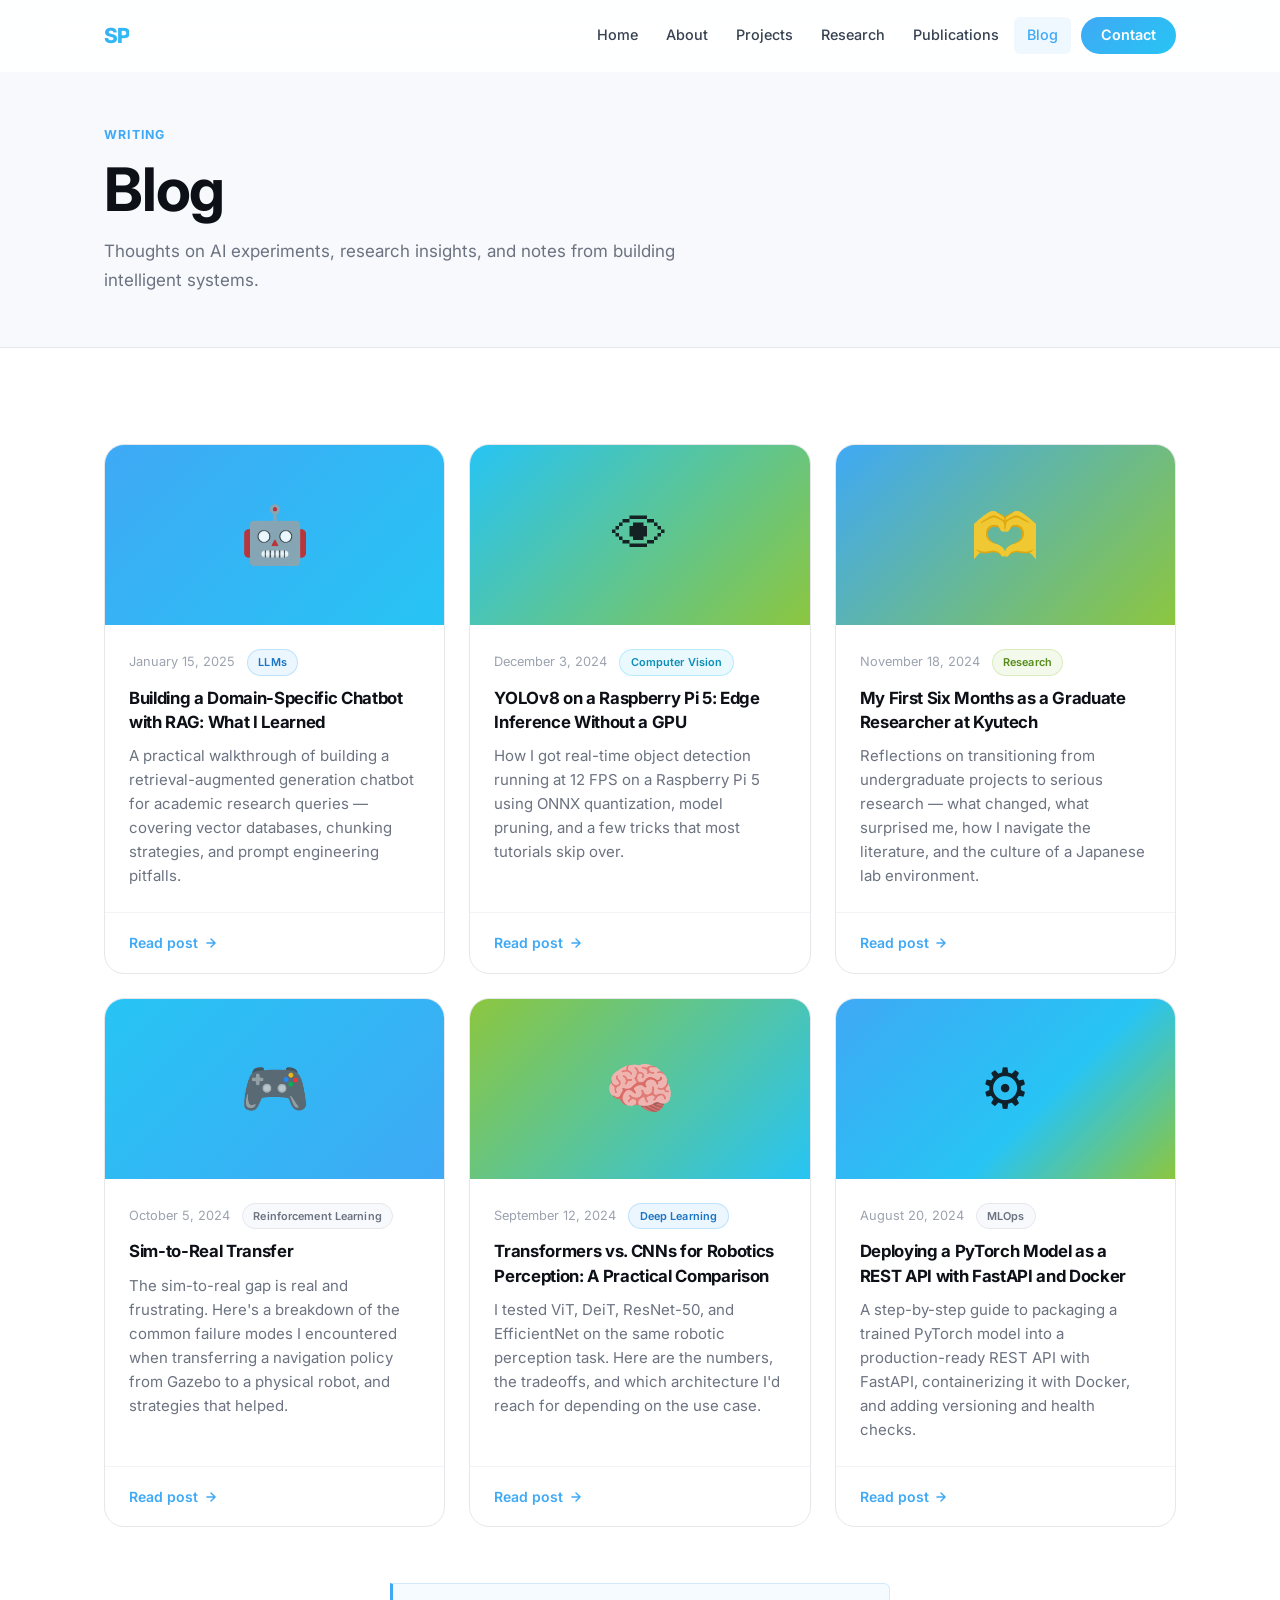
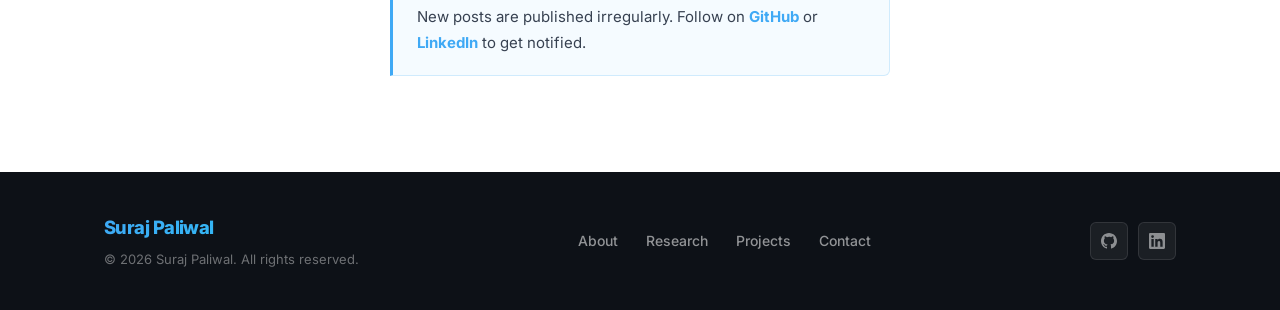
==== commit 2a062e18: "minor changes" ====
--- a/blog.html
+++ b/blog.html
@@ -119,7 +119,7 @@
               <span>October 5, 2024</span>
               <span class="tag">Reinforcement Learning</span>
             </div>
-            <h3>Sim-to-Real Transfer: Why Your RL Robot Won't Work Outside the Simulator</h3>
+            <h3>Sim-to-Real Transfer</h3>
             <p>The sim-to-real gap is real and frustrating. Here's a breakdown of the common failure modes I encountered when transferring a navigation policy from Gazebo to a physical robot, and strategies that helped.</p>
           </div>
           <div class="blog-card-footer">
